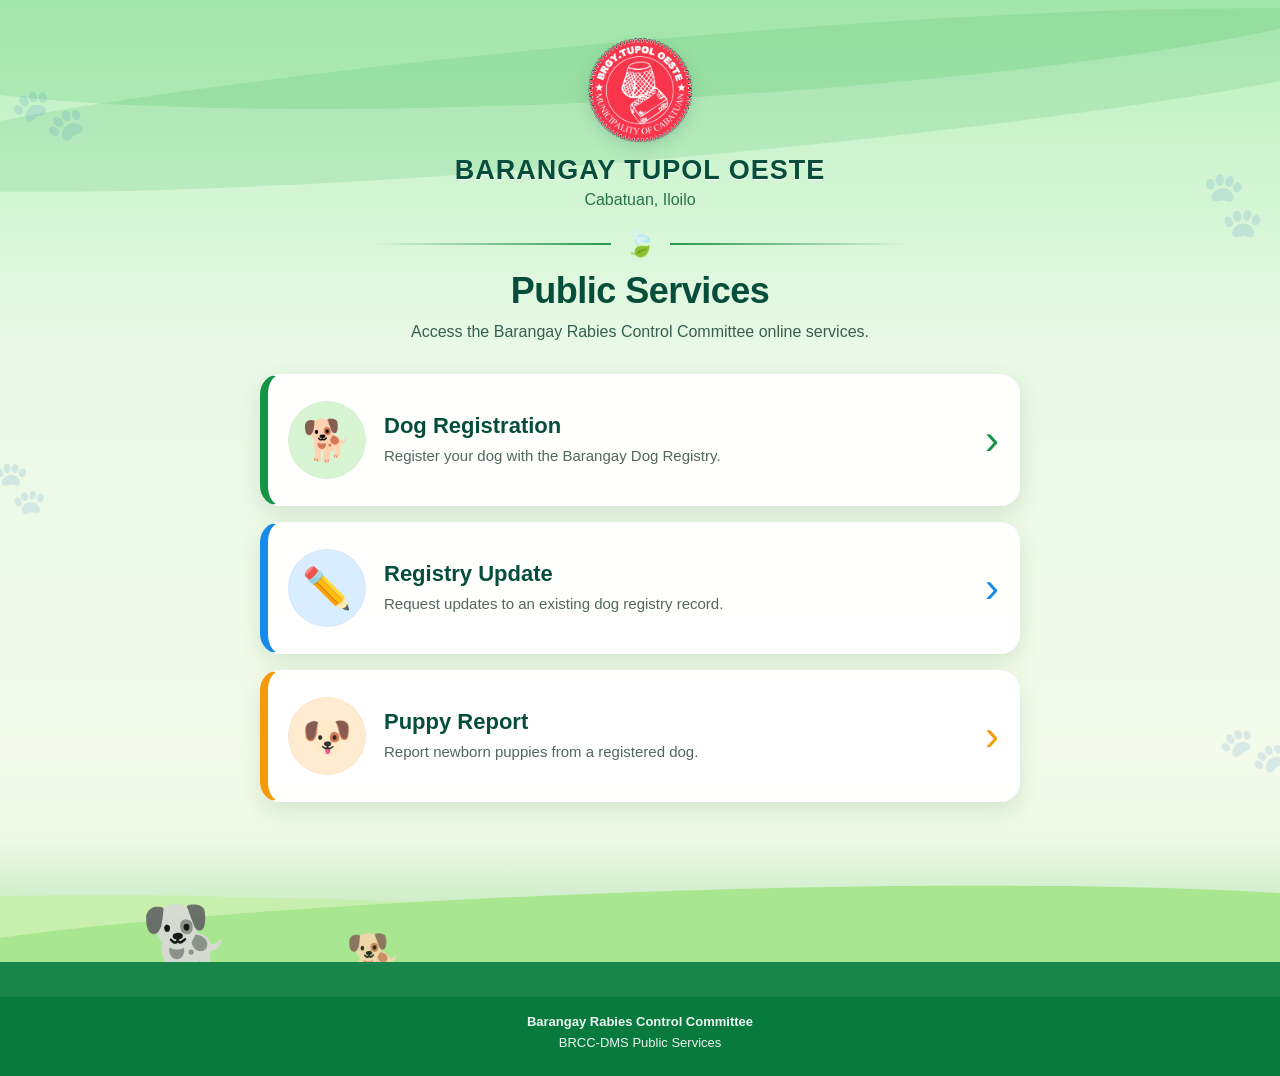
==== index.html @ f43eef5c "Update index.html" ====
<!DOCTYPE html>
<html lang="en">

<head>

  <meta charset="UTF-8">

  <meta
    name="viewport"
    content="width=device-width, initial-scale=1.0"
  >

  <title>BRCC-DMS | Public Services</title>


  <style>

    * {
      box-sizing: border-box;
      -webkit-tap-highlight-color: transparent;
    }


    html,
    body {
      margin: 0;
      padding: 0;
      width: 100%;
      min-height: 100%;
    }


    body {

      font-family:
        Arial,
        Helvetica,
        sans-serif;

      color: #164e3b;

      background:
        linear-gradient(
          180deg,
          #b8f0bd 0%,
          #e8f9e5 32%,
          #f4fbea 70%,
          #d7f1d7 100%
        );

      overflow-x: hidden;
    }


    /* =========================================================
       PAGE
    ========================================================= */

    .page-wrapper {

      width: 100%;
      min-height: 100vh;

      padding:
        28px 16px 0;

      position: relative;

      overflow: hidden;
    }


    .container {

      width: 100%;
      max-width: 760px;

      margin: 0 auto;

      position: relative;

      z-index: 2;
    }


    /* =========================================================
       BACKGROUND PAW DECORATIONS
    ========================================================= */

    .paw {

      position: absolute;

      font-size: 58px;

      opacity: 0.12;

      pointer-events: none;

      z-index: 0;

      transform: rotate(-15deg);
    }


    .paw-1 {
      top: 80px;
      left: 12px;
    }


    .paw-2 {

      top: 170px;
      right: 12px;

      transform:
        rotate(18deg);
    }


    .paw-3 {

      top: 460px;
      left: -10px;

      font-size: 48px;

      transform:
        rotate(12deg);
    }


    .paw-4 {

      top: 720px;
      right: -5px;

      font-size: 52px;

      transform:
        rotate(-18deg);
    }


    /* =========================================================
       DECORATIVE WAVES
    ========================================================= */

    .wave-top {

      position: absolute;

      top: 0;
      left: 0;

      width: 100%;
      height: 250px;

      overflow: hidden;

      pointer-events: none;

      z-index: 0;
    }


    .wave-top::before {

      content: "";

      position: absolute;

      width: 120%;
      height: 170px;

      left: -10%;
      top: -70px;

      background:
        #6dcc79;

      border-radius:
        0 0 50% 50%;

      opacity: 0.28;

      transform:
        rotate(-3deg);
    }


    .wave-top::after {

      content: "";

      position: absolute;

      width: 125%;
      height: 120px;

      left: -12%;
      top: 40px;

      background:
        #32a852;

      border-radius:
        50%;

      opacity: 0.15;

      transform:
        rotate(-5deg);
    }


    /* =========================================================
       HEADER
    ========================================================= */

    .header {

      text-align: center;

      margin-bottom: 30px;

      position: relative;

      z-index: 2;
    }


    .barangay-logo {

      width: 105px;
      height: 105px;

      object-fit: contain;

      display: block;

      margin:
        10px auto 12px;

      filter:
        drop-shadow(
          0 5px 8px
          rgba(0, 80, 45, 0.16)
        );
    }


    .barangay-name {

      margin: 0;

      font-size: 27px;

      font-weight: 900;

      letter-spacing: 1px;

      color: #064e3b;

      text-shadow:
        0 1px 0 #ffffff;
    }


    .barangay-location {

      margin-top: 5px;

      font-size: 16px;

      color: #28734e;

      font-weight: 500;
    }


    /* =========================================================
       TITLE
    ========================================================= */

    .title-divider {

      display: flex;

      align-items: center;

      justify-content: center;

      gap: 14px;

      margin:
        22px auto 4px;

      max-width: 540px;
    }


    .title-divider-line {

      height: 2px;

      flex: 1;

      background:
        linear-gradient(
          90deg,
          transparent,
          #279653
        );
    }


    .title-divider-line.right {

      background:
        linear-gradient(
          90deg,
          #279653,
          transparent
        );
    }


    .title-leaf {

      font-size: 25px;

      line-height: 1;

      color: #16834a;
    }


    .page-title {

      margin:
        14px 0 8px;

      font-size: 36px;

      font-weight: 900;

      color: #064e3b;

      letter-spacing: -0.5px;
    }


    .page-subtitle {

      margin: 0 auto;

      max-width: 600px;

      font-size: 16px;

      line-height: 1.5;

      color: #365f50;
    }


    /* =========================================================
       SERVICES
    ========================================================= */

    .services {

      display: flex;

      flex-direction: column;

      gap: 16px;

      margin-top: 30px;

      position: relative;

      z-index: 3;
    }


    /* =========================================================
       SERVICE CARD
    ========================================================= */

    .service-card {

      display: flex;

      align-items: center;

      width: 100%;

      min-height: 132px;

      padding: 18px 20px;

      text-decoration: none;

      color: inherit;

      background:
        rgba(255, 255, 255, 0.96);

      border:
        1px solid
        rgba(255, 255, 255, 0.85);

      border-left:
        8px solid #21a052;

      border-radius: 20px;

      box-shadow:
        0 8px 22px
        rgba(20, 83, 45, 0.12);

      transition:
        transform 0.15s ease,
        box-shadow 0.15s ease;
    }


    .service-card:hover {

      transform:
        translateY(-3px);

      box-shadow:
        0 12px 28px
        rgba(20, 83, 45, 0.18);
    }


    .service-card:active {

      transform:
        scale(0.985);
    }


    /* =========================================================
       CARD COLORS
    ========================================================= */

    .service-card.registration {

      border-left-color:
        #159447;
    }


    .service-card.update {

      border-left-color:
        #168bea;
    }


    .service-card.puppy {

      border-left-color:
        #f59a0b;
    }


    /* =========================================================
       SERVICE ICON
    ========================================================= */

    .service-icon {

      width: 78px;
      height: 78px;

      min-width: 78px;

      display: flex;

      align-items: center;

      justify-content: center;

      margin-right: 18px;

      border-radius: 50%;

      font-size: 40px;

      box-shadow:
        inset 0 0 0 1px
        rgba(0, 0, 0, 0.025);
    }


    .registration .service-icon {

      background:
        #d8f5d3;
    }


    .update .service-icon {

      background:
        #d8edff;
    }


    .puppy .service-icon {

      background:
        #ffebcf;
    }


    /* =========================================================
       CARD CONTENT
    ========================================================= */

    .service-content {

      flex: 1;

      min-width: 0;
    }


    .service-title {

      margin:
        0 0 6px;

      font-size: 22px;

      line-height: 1.2;

      font-weight: 900;

      color: #064e3b;
    }


    .service-description {

      margin: 0;

      font-size: 15px;

      line-height: 1.45;

      color: #52675e;
    }


    /* =========================================================
       ARROW
    ========================================================= */

    .service-arrow {

      margin-left: 12px;

      font-size: 42px;

      line-height: 1;

      font-weight: 300;
    }


    .registration .service-arrow {

      color:
        #159447;
    }


    .update .service-arrow {

      color:
        #168bea;
    }


    .puppy .service-arrow {

      color:
        #f59a0b;
    }


    /* =========================================================
       BOTTOM LANDSCAPE
    ========================================================= */

    .landscape {

      width: 100vw;

      position: relative;

      left: 50%;

      margin-left: -50vw;

      margin-top: 40px;

      height: 155px;

      overflow: hidden;

      background:
        linear-gradient(
          180deg,
          transparent 0%,
          rgba(137, 211, 126, 0.25) 40%,
          #8bd579 100%
        );
    }


    .hill {

      position: absolute;

      bottom: 0;

      width: 120%;

      height: 105px;

      left: -10%;

      background:
        #a8e78f;

      border-radius:
        50% 50% 0 0;

      transform:
        rotate(-2deg);
    }


    .hill-back {

      position: absolute;

      bottom: 5px;

      width: 120%;

      height: 80px;

      left: -10%;

      background:
        #c8efad;

      border-radius:
        50% 50% 0 0;

      transform:
        rotate(3deg);
    }


    .grass {

      position: absolute;

      bottom: 0;

      left: 0;

      width: 100%;

      height: 35px;

      background:
        #18864a;
    }


    .dog-silhouette {

      position: absolute;

      bottom: 18px;

      left: 11%;

      font-size: 72px;

      line-height: 1;

      filter:
        grayscale(1);

      opacity: 0.9;
    }


    .dog-silhouette-small {

      position: absolute;

      bottom: 17px;

      left: 27%;

      font-size: 45px;

      line-height: 1;

      opacity: 0.8;
    }


    /* =========================================================
       FOOTER
    ========================================================= */

    .footer {

      position: relative;

      z-index: 4;

      margin:
        0 -16px;

      padding:
        15px 20px 22px;

      background:
        #087a3e;

      text-align: center;

      font-size: 13px;

      line-height: 1.6;

      color:
        rgba(255,255,255,0.92);
    }


    .footer strong {

      font-weight: 700;
    }


    /* =========================================================
       MOBILE
    ========================================================= */

    @media (max-width: 600px) {


      .page-wrapper {

        padding:
          22px 14px 0;
      }


      .barangay-logo {

        width: 92px;
        height: 92px;

        margin-top: 8px;
      }


      .barangay-name {

        font-size: 22px;

        letter-spacing:
          0.5px;
      }


      .barangay-location {

        font-size: 14px;
      }


      .title-divider {

        margin-top: 18px;

        gap: 10px;
      }


      .title-leaf {

        font-size: 21px;
      }


      .page-title {

        margin-top: 12px;

        font-size: 30px;
      }


      .page-subtitle {

        font-size: 14px;

        padding:
          0 8px;
      }


      .services {

        gap: 14px;

        margin-top: 25px;
      }


      .service-card {

        min-height: 112px;

        padding:
          14px 14px;

        border-radius: 18px;

        border-left-width: 7px;
      }


      .service-icon {

        width: 62px;
        height: 62px;

        min-width: 62px;

        margin-right: 13px;

        font-size: 31px;
      }


      .service-title {

        font-size: 18px;

        margin-bottom: 5px;
      }


      .service-description {

        font-size: 13px;

        line-height: 1.4;
      }


      .service-arrow {

        margin-left: 7px;

        font-size: 32px;
      }


      .landscape {

        height: 125px;

        margin-top: 32px;
      }


      .dog-silhouette {

        font-size: 57px;

        left: 7%;
      }


      .dog-silhouette-small {

        font-size: 36px;

        left: 25%;
      }


      .footer {

        margin:
          0 -14px;

        padding:
          13px 15px 20px;

        font-size: 12px;
      }

    }


    /* =========================================================
       VERY SMALL PHONES
    ========================================================= */

    @media (max-width: 380px) {


      .barangay-name {

        font-size: 20px;
      }


      .page-title {

        font-size: 27px;
      }


      .service-card {

        padding:
          12px;
      }


      .service-icon {

        width: 55px;
        height: 55px;

        min-width: 55px;

        margin-right: 11px;

        font-size: 27px;
      }


      .service-title {

        font-size: 17px;
      }


      .service-description {

        font-size: 12px;
      }


      .service-arrow {

        font-size: 28px;
      }

    }

  </style>

</head>


<body>


  <!-- =======================================================
       BACKGROUND DECORATION
  ======================================================== -->

  <div class="wave-top"></div>

  <div class="paw paw-1">🐾</div>
  <div class="paw paw-2">🐾</div>
  <div class="paw paw-3">🐾</div>
  <div class="paw paw-4">🐾</div>


  <div class="page-wrapper">

    <div class="container">


      <!-- ===================================================
           HEADER
      ==================================================== -->

      <header class="header">


        <img
          src="barangay-logo.png"
          alt="Barangay Tupol Oeste Logo"
          class="barangay-logo"
        >


        <h1 class="barangay-name">
          BARANGAY TUPOL OESTE
        </h1>


        <div class="barangay-location">
          Cabatuan, Iloilo
        </div>


        <div class="title-divider">

          <div class="title-divider-line"></div>

          <div class="title-leaf">
            🍃
          </div>

          <div
            class="title-divider-line right"
          ></div>

        </div>


        <h2 class="page-title">
          Public Services
        </h2>


        <p class="page-subtitle">
          Access the Barangay Rabies Control Committee
          online services.
        </p>


      </header>



      <!-- ===================================================
           PUBLIC SERVICES
      ==================================================== -->

      <main class="services">


        <!-- ===============================================
             DOG REGISTRATION
        ================================================ -->

        <a
          href="registration.html"
          class="service-card registration"
        >

          <div class="service-icon">
            🐕
          </div>


          <div class="service-content">

            <h3 class="service-title">
              Dog Registration
            </h3>


            <p class="service-description">
              Register your dog with the
              Barangay Dog Registry.
            </p>

          </div>


          <div class="service-arrow">
            ›
          </div>

        </a>



        <!-- ===============================================
             REGISTRY UPDATE
        ================================================ -->

        <a
          href="update.html"
          class="service-card update"
        >

          <div class="service-icon">
            ✏️
          </div>


          <div class="service-content">

            <h3 class="service-title">
              Registry Update
            </h3>


            <p class="service-description">
              Request updates to an existing
              dog registry record.
            </p>

          </div>


          <div class="service-arrow">
            ›
          </div>

        </a>



        <!-- ===============================================
             PUPPY REPORT
        ================================================ -->

        <a
          href="puppy-report.html"
          class="service-card puppy"
        >

          <div class="service-icon">
            🐶
          </div>


          <div class="service-content">

            <h3 class="service-title">
              Puppy Report
            </h3>


            <p class="service-description">
              Report newborn puppies from a
              registered dog.
            </p>

          </div>


          <div class="service-arrow">
            ›
          </div>

        </a>


      </main>


    </div>


    <!-- =====================================================
         LANDSCAPE FOOTER
    ====================================================== -->

    <div class="landscape">

      <div class="hill-back"></div>

      <div class="hill"></div>

      <div class="dog-silhouette">
        🐕
      </div>

      <div class="dog-silhouette-small">
        🐕
      </div>

      <div class="grass"></div>

    </div>


    <!-- =====================================================
         FOOTER
    ====================================================== -->

    <footer class="footer">

      <strong>
        Barangay Rabies Control Committee
      </strong>

      <br>

      BRCC-DMS Public Services

    </footer>


  </div>


</body>

</html>
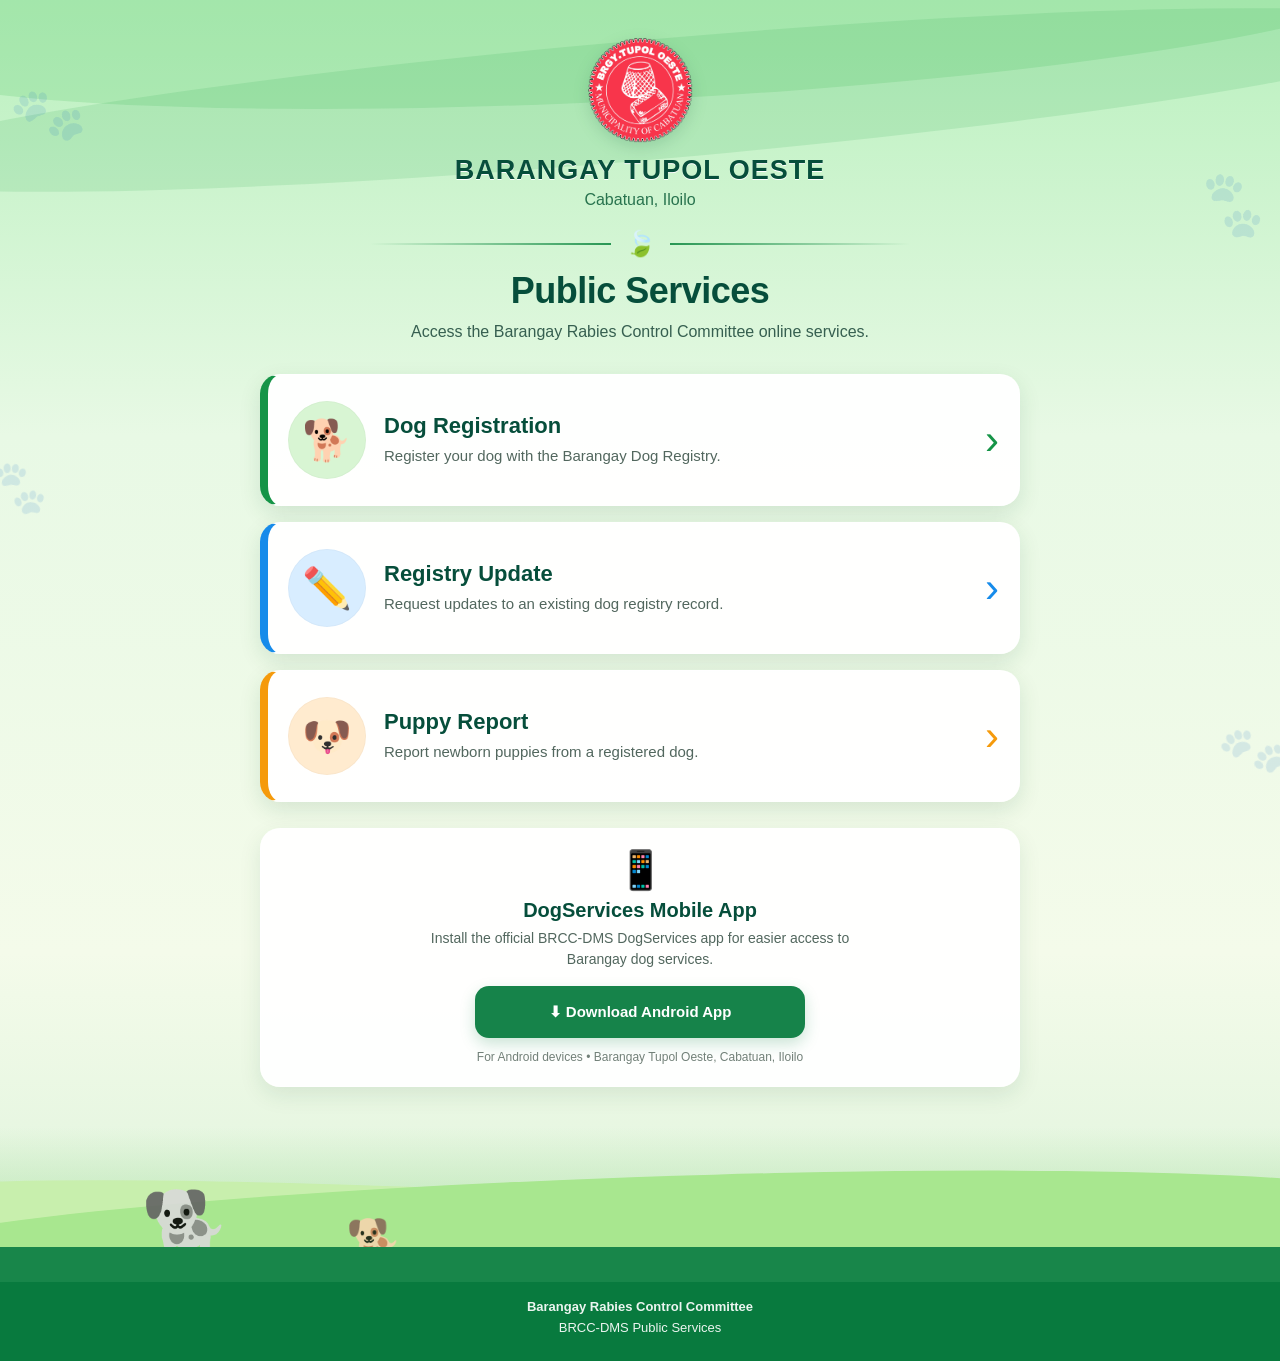
==== commit c9bb2504: "Update index.html" ====
--- a/index.html
+++ b/index.html
@@ -596,7 +596,137 @@
         #f59a0b;
     }
 
-
+/* =========================================================
+   DOGSERVICES APP DOWNLOAD
+========================================================= */
+
+.app-download {
+
+  margin-top: 10px;
+
+  padding: 22px 18px;
+
+  text-align: center;
+
+  background:
+    rgba(255, 255, 255, 0.94);
+
+  border:
+    1px solid rgba(255,255,255,0.9);
+
+  border-radius: 20px;
+
+  box-shadow:
+    0 8px 22px
+    rgba(20, 83, 45, 0.10);
+}
+
+
+.app-download-icon {
+
+  font-size: 38px;
+
+  line-height: 1;
+
+  margin-bottom: 10px;
+}
+
+
+.app-download-title {
+
+  margin: 0 0 6px;
+
+  font-size: 20px;
+
+  font-weight: 900;
+
+  color: #064e3b;
+}
+
+
+.app-download-description {
+
+  margin:
+    0 auto 16px;
+
+  max-width: 480px;
+
+  font-size: 14px;
+
+  line-height: 1.5;
+
+  color: #52675e;
+}
+
+
+.app-download-button {
+
+  display: inline-flex;
+
+  align-items: center;
+
+  justify-content: center;
+
+  gap: 8px;
+
+  width: 100%;
+
+  max-width: 330px;
+
+  min-height: 52px;
+
+  padding:
+    12px 20px;
+
+  border-radius: 14px;
+
+  background:
+    #16834a;
+
+  color: #ffffff;
+
+  text-decoration: none;
+
+  font-size: 15px;
+
+  font-weight: 800;
+
+  box-shadow:
+    0 6px 15px
+    rgba(22, 131, 74, 0.22);
+
+  transition:
+    transform 0.15s ease,
+    background 0.15s ease;
+}
+
+
+.app-download-button:hover {
+
+  background:
+    #116b3c;
+
+  transform:
+    translateY(-2px);
+}
+
+
+.app-download-button:active {
+
+  transform:
+    scale(0.98);
+}
+
+
+.app-download-note {
+
+  margin:
+    12px 0 0;
+
+  font-size: 12px;
+
+  color: #718078;
+}
     /* =========================================================
        BOTTOM LANDSCAPE
     ========================================================= */
@@ -1177,11 +1307,47 @@
             ›
           </div>
 
-        </a>
+              </a>
+
+
+        <!-- ===============================================
+             DOGSERVICES ANDROID APP
+        ================================================ -->
+
+        <section class="app-download">
+
+          <div class="app-download-icon">
+            📱
+          </div>
+
+          <h3 class="app-download-title">
+            DogServices Mobile App
+          </h3>
+
+          <p class="app-download-description">
+            Install the official BRCC-DMS
+            DogServices app for easier access
+            to Barangay dog services.
+          </p>
+
+          <a
+            href="https://drive.google.com/file/d/1oAN6F0acwB0k82BTfLdP4phhsLtwKEM9/view?usp=sharing"
+            class="app-download-button"
+            target="_blank"
+            rel="noopener noreferrer"
+          >
+            ⬇ Download Android App
+          </a>
+
+          <p class="app-download-note">
+            For Android devices • Barangay Tupol Oeste,
+            Cabatuan, Iloilo
+          </p>
+
+        </section>
 
 
       </main>
-
 
     </div>
 
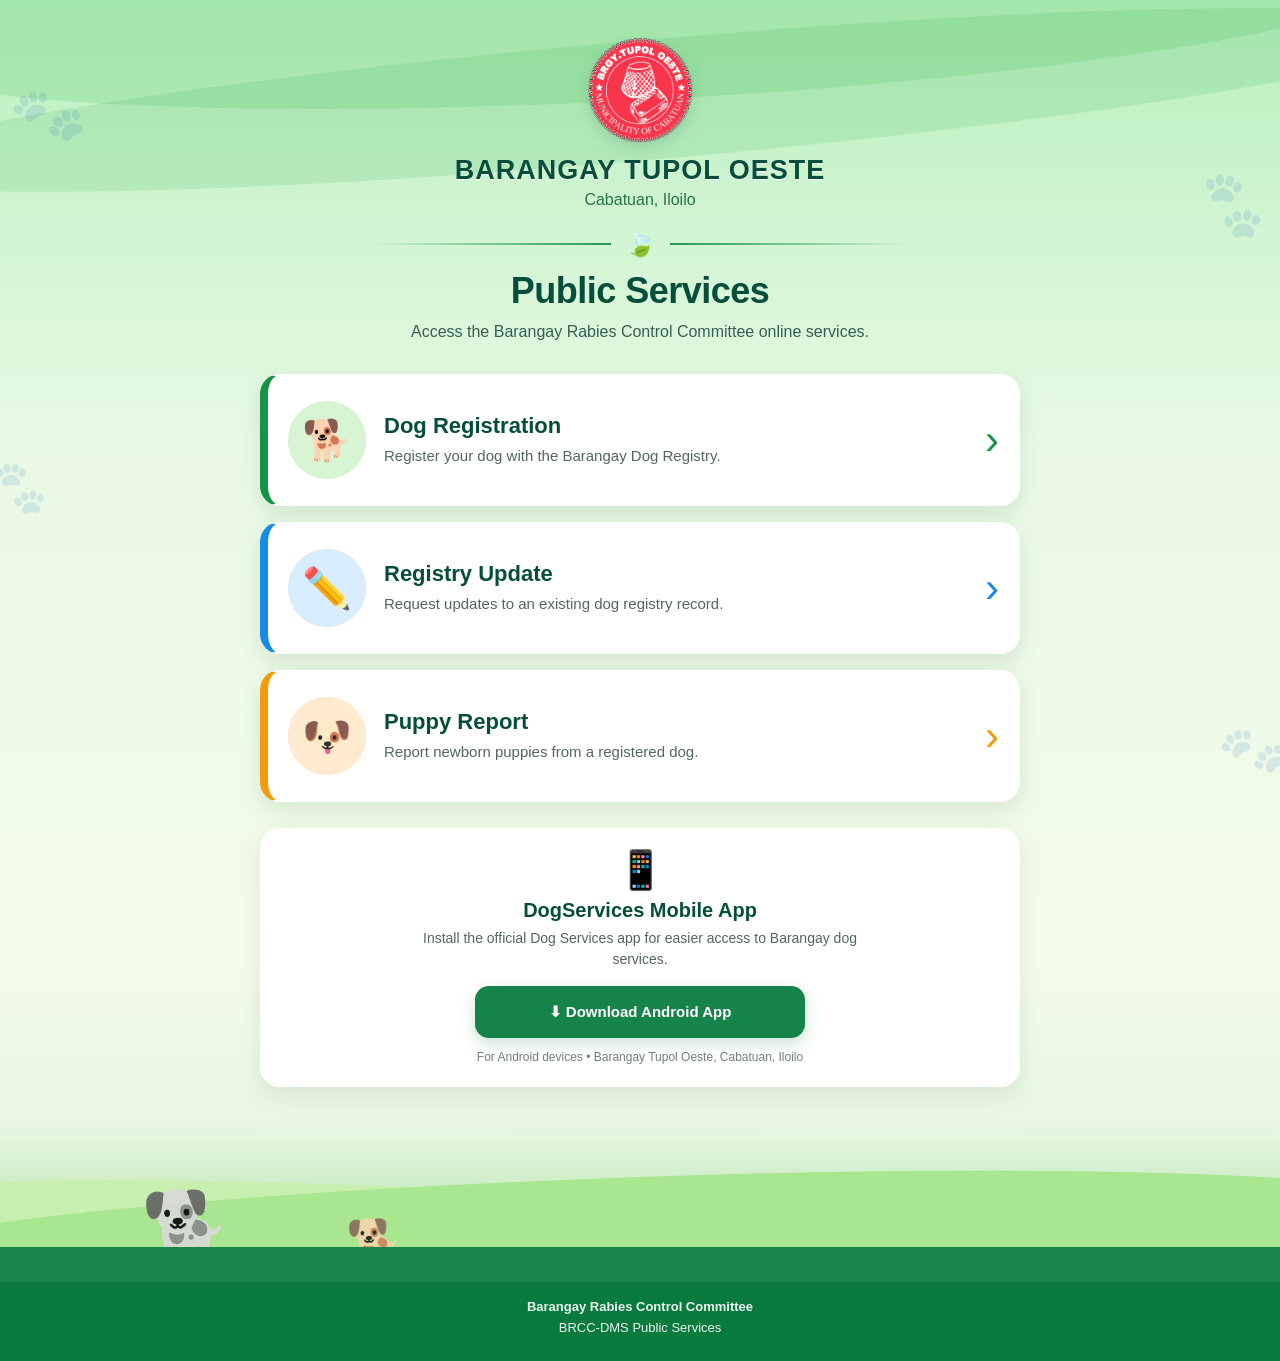
==== commit 16acf0b8: "Update index.html" ====
--- a/index.html
+++ b/index.html
@@ -1325,8 +1325,8 @@
           </h3>
 
           <p class="app-download-description">
-            Install the official BRCC-DMS
-            DogServices app for easier access
+            Install the official
+            Dog Services app for easier access
             to Barangay dog services.
           </p>
 
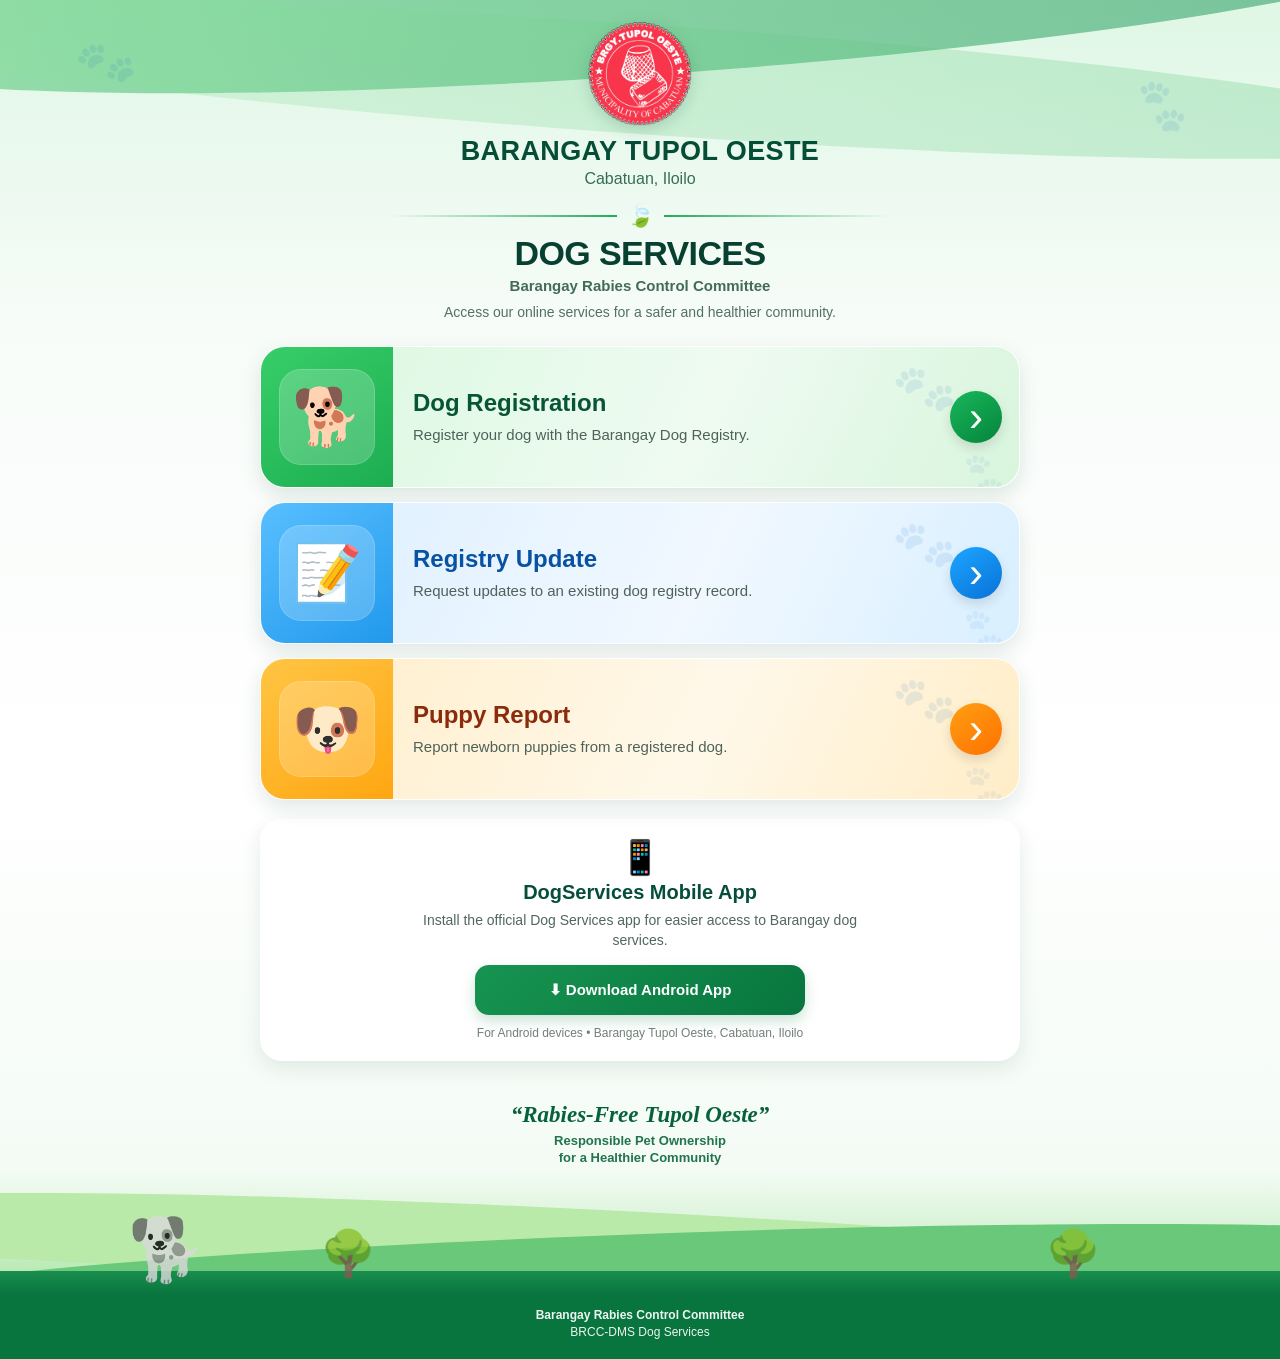
==== commit 57c71aa5: "Update index.html" ====
--- a/index.html
+++ b/index.html
@@ -2,7 +2,6 @@
 <html lang="en">
 
 <head>
-
   <meta charset="UTF-8">
 
   <meta
@@ -10,8 +9,12 @@
     content="width=device-width, initial-scale=1.0"
   >
 
-  <title>BRCC-DMS | Public Services</title>
-
+  <meta
+    name="theme-color"
+    content="#0b6b42"
+  >
+
+  <title>BRCC-DMS | Dog Services</title>
 
   <style>
 
@@ -19,7 +22,6 @@
       box-sizing: border-box;
       -webkit-tap-highlight-color: transparent;
     }
-
 
     html,
     body {
@@ -29,23 +31,21 @@
       min-height: 100%;
     }
 
-
     body {
-
       font-family:
         Arial,
         Helvetica,
         sans-serif;
 
-      color: #164e3b;
+      color: #123d30;
 
       background:
         linear-gradient(
           180deg,
-          #b8f0bd 0%,
-          #e8f9e5 32%,
-          #f4fbea 70%,
-          #d7f1d7 100%
+          #dff7e5 0%,
+          #f8fcf9 25%,
+          #ffffff 58%,
+          #eef9f0 100%
         );
 
       overflow-x: hidden;
@@ -57,105 +57,40 @@
     ========================================================= */
 
     .page-wrapper {
+      position: relative;
 
       width: 100%;
       min-height: 100vh;
 
+      overflow: hidden;
+
       padding:
-        28px 16px 0;
-
+        18px 14px 0;
+    }
+
+    .container {
       position: relative;
-
-      overflow: hidden;
-    }
-
-
-    .container {
+      z-index: 3;
 
       width: 100%;
       max-width: 760px;
 
       margin: 0 auto;
-
-      position: relative;
-
-      z-index: 2;
-    }
-
-
-    /* =========================================================
-       BACKGROUND PAW DECORATIONS
-    ========================================================= */
-
-    .paw {
-
-      position: absolute;
-
-      font-size: 58px;
-
-      opacity: 0.12;
-
-      pointer-events: none;
-
-      z-index: 0;
-
-      transform: rotate(-15deg);
-    }
-
-
-    .paw-1 {
-      top: 80px;
-      left: 12px;
-    }
-
-
-    .paw-2 {
-
-      top: 170px;
-      right: 12px;
-
-      transform:
-        rotate(18deg);
-    }
-
-
-    .paw-3 {
-
-      top: 460px;
-      left: -10px;
-
-      font-size: 48px;
-
-      transform:
-        rotate(12deg);
-    }
-
-
-    .paw-4 {
-
-      top: 720px;
-      right: -5px;
-
-      font-size: 52px;
-
-      transform:
-        rotate(-18deg);
-    }
-
-
-    /* =========================================================
-       DECORATIVE WAVES
-    ========================================================= */
-
-    .wave-top {
-
+    }
+
+
+    /* =========================================================
+       TOP DECORATION
+    ========================================================= */
+
+    .top-decoration {
       position: absolute;
 
       top: 0;
       left: 0;
 
       width: 100%;
-      height: 250px;
+      height: 215px;
 
       overflow: hidden;
 
@@ -164,54 +99,81 @@
       z-index: 0;
     }
 
-
-    .wave-top::before {
-
+    .top-decoration::before {
       content: "";
 
       position: absolute;
 
-      width: 120%;
-      height: 170px;
-
-      left: -10%;
-      top: -70px;
-
-      background:
-        #6dcc79;
+      width: 125%;
+      height: 150px;
+
+      left: -12%;
+      top: -75px;
 
       border-radius:
         0 0 50% 50%;
 
-      opacity: 0.28;
+      background:
+        linear-gradient(
+          120deg,
+          #43c76b,
+          #0d8b4e
+        );
+
+      opacity: 0.50;
 
       transform:
-        rotate(-3deg);
-    }
-
-
-    .wave-top::after {
-
+        rotate(-4deg);
+    }
+
+    .top-decoration::after {
       content: "";
 
       position: absolute;
 
-      width: 125%;
-      height: 120px;
-
-      left: -12%;
-      top: 40px;
-
-      background:
-        #32a852;
-
-      border-radius:
-        50%;
-
-      opacity: 0.15;
+      width: 130%;
+      height: 110px;
+
+      left: -15%;
+      top: 24px;
+
+      border-radius: 50%;
+
+      background:
+        linear-gradient(
+          90deg,
+          #9be6a7,
+          #39b966
+        );
+
+      opacity: 0.24;
 
       transform:
-        rotate(-5deg);
+        rotate(4deg);
+    }
+
+    .top-paw {
+      position: absolute;
+
+      z-index: 1;
+
+      font-size: 46px;
+
+      opacity: 0.11;
+
+      pointer-events: none;
+    }
+
+    .top-paw.left {
+      top: 35px;
+      left: 6%;
+      transform: rotate(-18deg);
+    }
+
+    .top-paw.right {
+      top: 78px;
+      right: 7%;
+      transform: rotate(17deg);
     }
 
 
@@ -220,149 +182,144 @@
     ========================================================= */
 
     .header {
+      position: relative;
+
+      z-index: 3;
 
       text-align: center;
 
-      margin-bottom: 30px;
-
-      position: relative;
-
-      z-index: 2;
-    }
-
+      padding-top: 4px;
+
+      margin-bottom: 24px;
+    }
 
     .barangay-logo {
-
-      width: 105px;
-      height: 105px;
+      display: block;
+
+      width: 104px;
+      height: 104px;
 
       object-fit: contain;
 
-      display: block;
-
       margin:
-        10px auto 12px;
+        0 auto 10px;
 
       filter:
         drop-shadow(
           0 5px 8px
-          rgba(0, 80, 45, 0.16)
-        );
-    }
-
+          rgba(0, 71, 40, 0.18)
+        );
+    }
 
     .barangay-name {
-
       margin: 0;
 
       font-size: 27px;
+      line-height: 1.12;
 
       font-weight: 900;
 
-      letter-spacing: 1px;
-
-      color: #064e3b;
-
-      text-shadow:
-        0 1px 0 #ffffff;
-    }
-
+      letter-spacing: 0.4px;
+
+      color: #064d38;
+    }
 
     .barangay-location {
-
-      margin-top: 5px;
+      margin-top: 4px;
 
       font-size: 16px;
-
-      color: #28734e;
-
       font-weight: 500;
-    }
-
-
-    /* =========================================================
-       TITLE
+
+      color: #376d57;
+    }
+
+
+    /* =========================================================
+       TITLE DIVIDER
     ========================================================= */
 
     .title-divider {
-
       display: flex;
 
       align-items: center;
-
       justify-content: center;
 
-      gap: 14px;
+      gap: 10px;
+
+      width: 88%;
+      max-width: 500px;
 
       margin:
-        22px auto 4px;
-
-      max-width: 540px;
-    }
-
+        17px auto 8px;
+    }
 
     .title-divider-line {
+      flex: 1;
 
       height: 2px;
-
-      flex: 1;
 
       background:
         linear-gradient(
           90deg,
           transparent,
-          #279653
-        );
-    }
-
+          #26a85b
+        );
+    }
 
     .title-divider-line.right {
-
       background:
         linear-gradient(
           90deg,
-          #279653,
+          #26a85b,
           transparent
         );
     }
 
-
     .title-leaf {
-
-      font-size: 25px;
-
+      font-size: 22px;
       line-height: 1;
-
-      color: #16834a;
-    }
-
+    }
+
+
+    /* =========================================================
+       DOG SERVICES TITLE
+    ========================================================= */
 
     .page-title {
-
       margin:
-        14px 0 8px;
-
-      font-size: 36px;
+        8px 0 2px;
+
+      font-size: 34px;
+      line-height: 1.1;
 
       font-weight: 900;
 
-      color: #064e3b;
-
-      letter-spacing: -0.5px;
-    }
-
+      letter-spacing: -0.6px;
+
+      color: #073f31;
+    }
+
+    .committee-title {
+      margin: 0;
+
+      font-size: 15px;
+      line-height: 1.4;
+
+      font-weight: 700;
+
+      color: #426b5a;
+    }
 
     .page-subtitle {
-
-      margin: 0 auto;
-
-      max-width: 600px;
-
-      font-size: 16px;
-
-      line-height: 1.5;
-
-      color: #365f50;
+      margin:
+        6px auto 0;
+
+      max-width: 560px;
+
+      font-size: 14px;
+      line-height: 1.45;
+
+      color: #537166;
     }
 
 
@@ -371,153 +328,213 @@
     ========================================================= */
 
     .services {
+      position: relative;
+
+      z-index: 3;
 
       display: flex;
 
       flex-direction: column;
 
-      gap: 16px;
-
-      margin-top: 30px;
-
+      gap: 14px;
+
+      margin-top: 24px;
+    }
+
+
+    /* =========================================================
+       SERVICE CARD
+    ========================================================= */
+
+    .service-card {
       position: relative;
 
-      z-index: 3;
-    }
-
-
-    /* =========================================================
-       SERVICE CARD
-    ========================================================= */
-
-    .service-card {
-
       display: flex;
 
-      align-items: center;
+      align-items: stretch;
 
       width: 100%;
-
-      min-height: 132px;
-
-      padding: 18px 20px;
+      min-height: 142px;
+
+      overflow: hidden;
 
       text-decoration: none;
 
       color: inherit;
-
-      background:
-        rgba(255, 255, 255, 0.96);
 
       border:
         1px solid
-        rgba(255, 255, 255, 0.85);
-
-      border-left:
-        8px solid #21a052;
-
-      border-radius: 20px;
+        rgba(255, 255, 255, 0.95);
+
+      border-radius: 25px;
 
       box-shadow:
-        0 8px 22px
-        rgba(20, 83, 45, 0.12);
+        0 8px 20px
+        rgba(18, 77, 48, 0.12);
 
       transition:
-        transform 0.15s ease,
-        box-shadow 0.15s ease;
-    }
-
+        transform 0.16s ease,
+        box-shadow 0.16s ease;
+    }
 
     .service-card:hover {
-
       transform:
-        translateY(-3px);
+        translateY(-2px);
 
       box-shadow:
-        0 12px 28px
-        rgba(20, 83, 45, 0.18);
-    }
-
+        0 11px 25px
+        rgba(18, 77, 48, 0.17);
+    }
 
     .service-card:active {
-
       transform:
         scale(0.985);
     }
 
 
     /* =========================================================
-       CARD COLORS
+       CARD BACKGROUNDS
     ========================================================= */
 
     .service-card.registration {
-
-      border-left-color:
-        #159447;
-    }
-
+      background:
+        linear-gradient(
+          115deg,
+          #d9f8df 0%,
+          #effbf1 58%,
+          #d8f5dd 100%
+        );
+    }
 
     .service-card.update {
-
-      border-left-color:
-        #168bea;
-    }
-
+      background:
+        linear-gradient(
+          115deg,
+          #dcefff 0%,
+          #f1f8ff 58%,
+          #d8efff 100%
+        );
+    }
 
     .service-card.puppy {
-
-      border-left-color:
-        #f59a0b;
-    }
-
-
-    /* =========================================================
-       SERVICE ICON
-    ========================================================= */
-
-    .service-icon {
-
-      width: 78px;
-      height: 78px;
-
-      min-width: 78px;
+      background:
+        linear-gradient(
+          115deg,
+          #ffedc8 0%,
+          #fff8e9 58%,
+          #ffedc7 100%
+        );
+    }
+
+
+    /* =========================================================
+       CARD PAW DECORATION
+    ========================================================= */
+
+    .service-card::after {
+      content: "🐾";
+
+      position: absolute;
+
+      right: 64px;
+      top: 13px;
+
+      font-size: 49px;
+
+      opacity: 0.10;
+
+      pointer-events: none;
+
+      transform:
+        rotate(-12deg);
+    }
+
+    .service-card::before {
+      content: "🐾";
+
+      position: absolute;
+
+      right: 12px;
+      bottom: -10px;
+
+      font-size: 38px;
+
+      opacity: 0.07;
+
+      pointer-events: none;
+
+      transform:
+        rotate(18deg);
+    }
+
+
+    /* =========================================================
+       ICON PANEL
+    ========================================================= */
+
+    .service-icon-panel {
+      position: relative;
+
+      z-index: 2;
 
       display: flex;
 
       align-items: center;
-
       justify-content: center;
 
-      margin-right: 18px;
-
-      border-radius: 50%;
-
-      font-size: 40px;
+      width: 132px;
+      min-width: 132px;
+
+      padding: 13px;
+    }
+
+    .registration .service-icon-panel {
+      background:
+        linear-gradient(
+          145deg,
+          #37ce68,
+          #1cad51
+        );
+    }
+
+    .update .service-icon-panel {
+      background:
+        linear-gradient(
+          145deg,
+          #58bfff,
+          #2299ec
+        );
+    }
+
+    .puppy .service-icon-panel {
+      background:
+        linear-gradient(
+          145deg,
+          #ffc544,
+          #ffa611
+        );
+    }
+
+    .service-icon-box {
+      display: flex;
+
+      align-items: center;
+      justify-content: center;
+
+      width: 96px;
+      height: 96px;
+
+      border-radius: 22px;
+
+      background:
+        rgba(255, 255, 255, 0.20);
 
       box-shadow:
         inset 0 0 0 1px
-        rgba(0, 0, 0, 0.025);
-    }
-
-
-    .registration .service-icon {
-
-      background:
-        #d8f5d3;
-    }
-
-
-    .update .service-icon {
-
-      background:
-        #d8edff;
-    }
-
-
-    .puppy .service-icon {
-
-      background:
-        #ffebcf;
+        rgba(255, 255, 255, 0.16);
+
+      font-size: 56px;
+      line-height: 1;
     }
 
 
@@ -526,368 +543,425 @@
     ========================================================= */
 
     .service-content {
+      position: relative;
+
+      z-index: 2;
 
       flex: 1;
 
       min-width: 0;
-    }
-
+
+      display: flex;
+
+      flex-direction: column;
+
+      justify-content: center;
+
+      padding:
+        18px 72px 18px 20px;
+    }
 
     .service-title {
-
+      margin:
+        0 0 7px;
+
+      font-size: 24px;
+      line-height: 1.15;
+
+      font-weight: 900;
+    }
+
+    .registration .service-title {
+      color: #075535;
+    }
+
+    .update .service-title {
+      color: #0752a2;
+    }
+
+    .puppy .service-title {
+      color: #8a2b0b;
+    }
+
+    .service-description {
+      margin: 0;
+
+      max-width: 410px;
+
+      font-size: 15px;
+      line-height: 1.42;
+
+      color: #4e625a;
+    }
+
+
+    /* =========================================================
+       ROUND ARROW
+    ========================================================= */
+
+    .service-arrow {
+      position: absolute;
+
+      z-index: 4;
+
+      top: 50%;
+      right: 17px;
+
+      width: 52px;
+      height: 52px;
+
+      margin-top: -26px;
+
+      display: flex;
+
+      align-items: center;
+      justify-content: center;
+
+      border-radius: 50%;
+
+      color: #ffffff;
+
+      font-size: 42px;
+      font-weight: 300;
+      line-height: 1;
+
+      box-shadow:
+        0 5px 12px
+        rgba(0, 0, 0, 0.12);
+    }
+
+    .registration .service-arrow {
+      background:
+        linear-gradient(
+          145deg,
+          #18b75a,
+          #05843c
+        );
+    }
+
+    .update .service-arrow {
+      background:
+        linear-gradient(
+          145deg,
+          #1da6ff,
+          #0872d8
+        );
+    }
+
+    .puppy .service-arrow {
+      background:
+        linear-gradient(
+          145deg,
+          #ff9f13,
+          #ff7100
+        );
+    }
+
+
+    /* =========================================================
+       DOGSERVICES APP DOWNLOAD
+       Visible in browser.
+       Hidden automatically inside DogServices Android app.
+    ========================================================= */
+
+    .app-download {
+      margin-top: 5px;
+
+      padding:
+        20px 17px;
+
+      text-align: center;
+
+      background:
+        rgba(255, 255, 255, 0.95);
+
+      border:
+        1px solid
+        rgba(255, 255, 255, 0.95);
+
+      border-radius: 22px;
+
+      box-shadow:
+        0 8px 20px
+        rgba(18, 77, 48, 0.10);
+    }
+
+    .app-download-icon {
+      margin-bottom: 7px;
+
+      font-size: 34px;
+      line-height: 1;
+    }
+
+    .app-download-title {
       margin:
         0 0 6px;
 
-      font-size: 22px;
-
-      line-height: 1.2;
+      font-size: 20px;
 
       font-weight: 900;
 
       color: #064e3b;
     }
 
-
-    .service-description {
-
+    .app-download-description {
+      max-width: 480px;
+
+      margin:
+        0 auto 14px;
+
+      font-size: 14px;
+      line-height: 1.45;
+
+      color: #52675e;
+    }
+
+    .app-download-button {
+      display: inline-flex;
+
+      align-items: center;
+      justify-content: center;
+
+      gap: 8px;
+
+      width: 100%;
+      max-width: 330px;
+      min-height: 50px;
+
+      padding:
+        12px 18px;
+
+      border-radius: 14px;
+
+      background:
+        linear-gradient(
+          135deg,
+          #179451,
+          #08753e
+        );
+
+      color: #ffffff;
+
+      text-decoration: none;
+
+      font-size: 15px;
+      font-weight: 800;
+
+      box-shadow:
+        0 6px 14px
+        rgba(22, 131, 74, 0.22);
+    }
+
+    .app-download-button:active {
+      transform:
+        scale(0.98);
+    }
+
+    .app-download-note {
+      margin:
+        11px 0 0;
+
+      font-size: 12px;
+
+      color: #718078;
+    }
+
+
+    /* =========================================================
+       RABIES-FREE MESSAGE
+    ========================================================= */
+
+    .rabies-message {
+      position: relative;
+
+      z-index: 4;
+
+      width: 100%;
+
+      margin-top: 28px;
+
+      padding:
+        13px 12px 4px;
+
+      text-align: center;
+    }
+
+    .rabies-title {
       margin: 0;
 
-      font-size: 15px;
-
-      line-height: 1.45;
-
-      color: #52675e;
-    }
-
-
-    /* =========================================================
-       ARROW
-    ========================================================= */
-
-    .service-arrow {
-
-      margin-left: 12px;
-
-      font-size: 42px;
-
-      line-height: 1;
-
-      font-weight: 300;
-    }
-
-
-    .registration .service-arrow {
-
-      color:
-        #159447;
-    }
-
-
-    .update .service-arrow {
-
-      color:
-        #168bea;
-    }
-
-
-    .puppy .service-arrow {
-
-      color:
-        #f59a0b;
-    }
-
-/* =========================================================
-   DOGSERVICES APP DOWNLOAD
-========================================================= */
-
-.app-download {
-
-  margin-top: 10px;
-
-  padding: 22px 18px;
-
-  text-align: center;
-
-  background:
-    rgba(255, 255, 255, 0.94);
-
-  border:
-    1px solid rgba(255,255,255,0.9);
-
-  border-radius: 20px;
-
-  box-shadow:
-    0 8px 22px
-    rgba(20, 83, 45, 0.10);
-}
-
-
-.app-download-icon {
-
-  font-size: 38px;
-
-  line-height: 1;
-
-  margin-bottom: 10px;
-}
-
-
-.app-download-title {
-
-  margin: 0 0 6px;
-
-  font-size: 20px;
-
-  font-weight: 900;
-
-  color: #064e3b;
-}
-
-
-.app-download-description {
-
-  margin:
-    0 auto 16px;
-
-  max-width: 480px;
-
-  font-size: 14px;
-
-  line-height: 1.5;
-
-  color: #52675e;
-}
-
-
-.app-download-button {
-
-  display: inline-flex;
-
-  align-items: center;
-
-  justify-content: center;
-
-  gap: 8px;
-
-  width: 100%;
-
-  max-width: 330px;
-
-  min-height: 52px;
-
-  padding:
-    12px 20px;
-
-  border-radius: 14px;
-
-  background:
-    #16834a;
-
-  color: #ffffff;
-
-  text-decoration: none;
-
-  font-size: 15px;
-
-  font-weight: 800;
-
-  box-shadow:
-    0 6px 15px
-    rgba(22, 131, 74, 0.22);
-
-  transition:
-    transform 0.15s ease,
-    background 0.15s ease;
-}
-
-
-.app-download-button:hover {
-
-  background:
-    #116b3c;
-
-  transform:
-    translateY(-2px);
-}
-
-
-.app-download-button:active {
-
-  transform:
-    scale(0.98);
-}
-
-
-.app-download-note {
-
-  margin:
-    12px 0 0;
-
-  font-size: 12px;
-
-  color: #718078;
-}
-    /* =========================================================
-       BOTTOM LANDSCAPE
+      font-family:
+        Georgia,
+        "Times New Roman",
+        serif;
+
+      font-size: 23px;
+      line-height: 1.15;
+
+      font-weight: 700;
+      font-style: italic;
+
+      color: #07613d;
+    }
+
+    .rabies-subtitle {
+      margin:
+        5px 0 0;
+
+      font-size: 13px;
+      line-height: 1.3;
+
+      font-weight: 700;
+
+      color: #21744c;
+    }
+
+
+    /* =========================================================
+       LANDSCAPE
     ========================================================= */
 
     .landscape {
+      position: relative;
+
+      left: 50%;
 
       width: 100vw;
-
-      position: relative;
-
-      left: 50%;
+      height: 125px;
 
       margin-left: -50vw;
-
-      margin-top: 40px;
-
-      height: 155px;
+      margin-top: 0;
 
       overflow: hidden;
 
       background:
         linear-gradient(
           180deg,
-          transparent 0%,
-          rgba(137, 211, 126, 0.25) 40%,
-          #8bd579 100%
-        );
-    }
-
-
-    .hill {
-
+          rgba(230, 250, 232, 0) 0%,
+          #d7f3d5 48%,
+          #a7e4a2 100%
+        );
+    }
+
+    .hill-back {
       position: absolute;
 
-      bottom: 0;
-
-      width: 120%;
-
-      height: 105px;
-
-      left: -10%;
-
-      background:
-        #a8e78f;
+      bottom: 4px;
+      left: -15%;
+
+      width: 130%;
+      height: 80px;
 
       border-radius:
         50% 50% 0 0;
 
+      background: #b9eaa9;
+
+      transform:
+        rotate(3deg);
+    }
+
+    .hill {
+      position: absolute;
+
+      bottom: -14px;
+      left: -10%;
+
+      width: 125%;
+      height: 77px;
+
+      border-radius:
+        50% 50% 0 0;
+
+      background: #69c879;
+
       transform:
         rotate(-2deg);
     }
 
-
-    .hill-back {
-
+    .grass {
       position: absolute;
 
-      bottom: 5px;
-
-      width: 120%;
-
-      height: 80px;
-
-      left: -10%;
-
-      background:
-        #c8efad;
-
-      border-radius:
-        50% 50% 0 0;
-
-      transform:
-        rotate(3deg);
-    }
-
-
-    .grass {
-
+      left: 0;
+      bottom: 0;
+
+      width: 100%;
+      height: 25px;
+
+      background:
+        linear-gradient(
+          180deg,
+          #198e4e,
+          #08743e
+        );
+    }
+
+    .landscape-dog {
       position: absolute;
 
-      bottom: 0;
-
-      left: 0;
-
-      width: 100%;
-
-      height: 35px;
-
-      background:
-        #18864a;
-    }
-
-
-    .dog-silhouette {
-
-      position: absolute;
-
-      bottom: 18px;
-
-      left: 11%;
-
-      font-size: 72px;
-
+      z-index: 3;
+
+      left: 10%;
+      bottom: 15px;
+
+      font-size: 62px;
       line-height: 1;
 
       filter:
         grayscale(1);
 
-      opacity: 0.9;
-    }
-
-
-    .dog-silhouette-small {
-
+      opacity: 0.82;
+    }
+
+    .landscape-tree {
       position: absolute;
 
-      bottom: 17px;
-
-      left: 27%;
+      z-index: 3;
+
+      bottom: 16px;
 
       font-size: 45px;
 
-      line-height: 1;
-
-      opacity: 0.8;
-    }
-
-
-    /* =========================================================
-       FOOTER
+      opacity: 0.78;
+    }
+
+    .landscape-tree.one {
+      left: 25%;
+    }
+
+    .landscape-tree.two {
+      right: 14%;
+    }
+
+
+    /* =========================================================
+       SIMPLE BOTTOM FOOTER
+       NO DEVELOPER CREDIT HERE
     ========================================================= */
 
     .footer {
-
       position: relative;
 
       z-index: 4;
 
       margin:
-        0 -16px;
+        0 -14px;
 
       padding:
-        15px 20px 22px;
-
-      background:
-        #087a3e;
+        11px 16px 17px;
+
+      background: #08743e;
 
       text-align: center;
 
-      font-size: 13px;
-
-      line-height: 1.6;
-
       color:
-        rgba(255,255,255,0.92);
-    }
-
+        rgba(255, 255, 255, 0.93);
+
+      font-size: 12px;
+      line-height: 1.45;
+    }
 
     .footer strong {
-
-      font-weight: 700;
+      font-weight: 800;
     }
 
 
@@ -897,241 +971,238 @@
 
     @media (max-width: 600px) {
 
-
       .page-wrapper {
-
         padding:
-          22px 14px 0;
-      }
-
+          14px 10px 0;
+      }
+
+      .header {
+        margin-bottom: 18px;
+      }
 
       .barangay-logo {
-
-        width: 92px;
-        height: 92px;
-
-        margin-top: 8px;
-      }
-
+        width: 86px;
+        height: 86px;
+
+        margin-bottom: 7px;
+      }
 
       .barangay-name {
-
         font-size: 22px;
-
-        letter-spacing:
-          0.5px;
-      }
-
+      }
 
       .barangay-location {
+        margin-top: 3px;
 
         font-size: 14px;
       }
 
-
       .title-divider {
-
-        margin-top: 18px;
-
-        gap: 10px;
-      }
-
-
-      .title-leaf {
-
-        font-size: 21px;
-      }
-
+        margin-top: 13px;
+        margin-bottom: 5px;
+      }
 
       .page-title {
-
-        margin-top: 12px;
+        margin-top: 5px;
 
         font-size: 30px;
       }
 
+      .committee-title {
+        font-size: 13px;
+      }
 
       .page-subtitle {
-
-        font-size: 14px;
+        margin-top: 4px;
 
         padding:
           0 8px;
-      }
-
+
+        font-size: 12.5px;
+      }
 
       .services {
-
-        gap: 14px;
-
-        margin-top: 25px;
-      }
-
+        gap: 11px;
+
+        margin-top: 18px;
+      }
 
       .service-card {
-
-        min-height: 112px;
-
+        min-height: 118px;
+
+        border-radius: 21px;
+      }
+
+      .service-icon-panel {
+        width: 103px;
+        min-width: 103px;
+
+        padding: 10px;
+      }
+
+      .service-icon-box {
+        width: 78px;
+        height: 78px;
+
+        border-radius: 18px;
+
+        font-size: 44px;
+      }
+
+      .service-content {
         padding:
-          14px 14px;
-
-        border-radius: 18px;
-
-        border-left-width: 7px;
-      }
-
-
-      .service-icon {
-
-        width: 62px;
-        height: 62px;
-
-        min-width: 62px;
-
-        margin-right: 13px;
-
-        font-size: 31px;
-      }
-
+          14px 54px 14px 14px;
+      }
 
       .service-title {
-
-        font-size: 18px;
-
         margin-bottom: 5px;
-      }
-
+
+        font-size: 19px;
+      }
 
       .service-description {
-
-        font-size: 13px;
-
-        line-height: 1.4;
-      }
-
+        font-size: 12.5px;
+        line-height: 1.35;
+      }
 
       .service-arrow {
-
-        margin-left: 7px;
-
-        font-size: 32px;
-      }
-
+        right: 10px;
+
+        width: 42px;
+        height: 42px;
+
+        margin-top: -21px;
+
+        font-size: 34px;
+      }
+
+      .service-card::after {
+        right: 45px;
+        top: 8px;
+
+        font-size: 39px;
+      }
+
+      .rabies-message {
+        margin-top: 20px;
+
+        padding-top: 9px;
+      }
+
+      .rabies-title {
+        font-size: 20px;
+      }
+
+      .rabies-subtitle {
+        font-size: 11.5px;
+      }
 
       .landscape {
-
-        height: 125px;
-
-        margin-top: 32px;
-      }
-
-
-      .dog-silhouette {
-
-        font-size: 57px;
-
+        height: 105px;
+      }
+
+      .landscape-dog {
         left: 7%;
-      }
-
-
-      .dog-silhouette-small {
-
-        font-size: 36px;
-
-        left: 25%;
-      }
-
+
+        font-size: 51px;
+      }
+
+      .landscape-tree {
+        font-size: 37px;
+      }
 
       .footer {
-
         margin:
-          0 -14px;
-
+          0 -10px;
+
+        padding-bottom: 15px;
+
+        font-size: 11px;
+      }
+    }
+
+
+    /* =========================================================
+       VERY SMALL PHONES
+    ========================================================= */
+
+    @media (max-width: 380px) {
+
+      .barangay-logo {
+        width: 78px;
+        height: 78px;
+      }
+
+      .barangay-name {
+        font-size: 20px;
+      }
+
+      .page-title {
+        font-size: 27px;
+      }
+
+      .service-card {
+        min-height: 108px;
+      }
+
+      .service-icon-panel {
+        width: 88px;
+        min-width: 88px;
+
+        padding: 8px;
+      }
+
+      .service-icon-box {
+        width: 68px;
+        height: 68px;
+
+        font-size: 38px;
+      }
+
+      .service-content {
         padding:
-          13px 15px 20px;
-
-        font-size: 12px;
-      }
-
-    }
-
-
-    /* =========================================================
-       VERY SMALL PHONES
-    ========================================================= */
-
-    @media (max-width: 380px) {
-
-
-      .barangay-name {
-
-        font-size: 20px;
-      }
-
-
-      .page-title {
-
-        font-size: 27px;
-      }
-
-
-      .service-card {
-
-        padding:
-          12px;
-      }
-
-
-      .service-icon {
-
-        width: 55px;
-        height: 55px;
-
-        min-width: 55px;
-
-        margin-right: 11px;
-
-        font-size: 27px;
-      }
-
+          12px 48px 12px 11px;
+      }
 
       .service-title {
-
         font-size: 17px;
       }
 
-
       .service-description {
-
-        font-size: 12px;
-      }
-
+        font-size: 11.5px;
+      }
 
       .service-arrow {
-
-        font-size: 28px;
-      }
-
+        right: 8px;
+
+        width: 38px;
+        height: 38px;
+
+        margin-top: -19px;
+
+        font-size: 30px;
+      }
     }
 
   </style>
-
 </head>
 
 
 <body>
 
-
   <!-- =======================================================
-       BACKGROUND DECORATION
+       TOP BACKGROUND
   ======================================================== -->
 
-  <div class="wave-top"></div>
-
-  <div class="paw paw-1">🐾</div>
-  <div class="paw paw-2">🐾</div>
-  <div class="paw paw-3">🐾</div>
-  <div class="paw paw-4">🐾</div>
+  <div class="top-decoration"></div>
+
+  <div class="top-paw left">
+    🐾
+  </div>
+
+  <div class="top-paw right">
+    🐾
+  </div>
 
 
   <div class="page-wrapper">
@@ -1144,7 +1215,6 @@
       ==================================================== -->
 
       <header class="header">
-
 
         <img
           src="barangay-logo.png"
@@ -1179,22 +1249,25 @@
 
 
         <h2 class="page-title">
-          Public Services
+          DOG SERVICES
         </h2>
 
 
+        <p class="committee-title">
+          Barangay Rabies Control Committee
+        </p>
+
+
         <p class="page-subtitle">
-          Access the Barangay Rabies Control Committee
-          online services.
+          Access our online services for a safer
+          and healthier community.
         </p>
 
-
       </header>
 
 
-
       <!-- ===================================================
-           PUBLIC SERVICES
+           DOG SERVICES
       ==================================================== -->
 
       <main class="services">
@@ -1209,8 +1282,12 @@
           class="service-card registration"
         >
 
-          <div class="service-icon">
-            🐕
+          <div class="service-icon-panel">
+
+            <div class="service-icon-box">
+              🐕
+            </div>
+
           </div>
 
 
@@ -1219,7 +1296,6 @@
             <h3 class="service-title">
               Dog Registration
             </h3>
-
 
             <p class="service-description">
               Register your dog with the
@@ -1236,7 +1312,6 @@
         </a>
 
 
-
         <!-- ===============================================
              REGISTRY UPDATE
         ================================================ -->
@@ -1246,8 +1321,12 @@
           class="service-card update"
         >
 
-          <div class="service-icon">
-            ✏️
+          <div class="service-icon-panel">
+
+            <div class="service-icon-box">
+              📝
+            </div>
+
           </div>
 
 
@@ -1256,7 +1335,6 @@
             <h3 class="service-title">
               Registry Update
             </h3>
-
 
             <p class="service-description">
               Request updates to an existing
@@ -1273,7 +1351,6 @@
         </a>
 
 
-
         <!-- ===============================================
              PUPPY REPORT
         ================================================ -->
@@ -1283,8 +1360,12 @@
           class="service-card puppy"
         >
 
-          <div class="service-icon">
-            🐶
+          <div class="service-icon-panel">
+
+            <div class="service-icon-box">
+              🐶
+            </div>
+
           </div>
 
 
@@ -1293,7 +1374,6 @@
             <h3 class="service-title">
               Puppy Report
             </h3>
-
 
             <p class="service-description">
               Report newborn puppies from a
@@ -1307,11 +1387,12 @@
             ›
           </div>
 
-              </a>
+        </a>
 
 
         <!-- ===============================================
              DOGSERVICES ANDROID APP
+             Browser only
         ================================================ -->
 
         <section class="app-download">
@@ -1320,24 +1401,25 @@
             📱
           </div>
 
+
           <h3 class="app-download-title">
             DogServices Mobile App
           </h3>
 
+
           <p class="app-download-description">
-            Install the official
-            Dog Services app for easier access
-            to Barangay dog services.
+            Install the official Dog Services app
+            for easier access to Barangay dog services.
           </p>
 
+
           <a
-            href="https://drive.google.com/file/d/1oAN6F0acwB0k82BTfLdP4phhsLtwKEM9/view?usp=sharing"
+            href="https://github.com/brcc-tupoloeste/brcc-dms-public/releases/latest/download/TupolOeste-DogServices.apk"
             class="app-download-button"
-            target="_blank"
-            rel="noopener noreferrer"
           >
             ⬇ Download Android App
           </a>
+
 
           <p class="app-download-note">
             For Android devices • Barangay Tupol Oeste,
@@ -1346,28 +1428,50 @@
 
         </section>
 
-
       </main>
 
     </div>
 
 
     <!-- =====================================================
-         LANDSCAPE FOOTER
+         RABIES-FREE MESSAGE
     ====================================================== -->
 
+    <section class="rabies-message">
+
+      <p class="rabies-title">
+        “Rabies-Free Tupol Oeste”
+      </p>
+
+      <p class="rabies-subtitle">
+        Responsible Pet Ownership
+        <br>
+        for a Healthier Community
+      </p>
+
+    </section>
+
+
+    <!-- =====================================================
+         LANDSCAPE
+    ====================================================== -->
+
     <div class="landscape">
 
       <div class="hill-back"></div>
 
       <div class="hill"></div>
 
-      <div class="dog-silhouette">
+      <div class="landscape-dog">
         🐕
       </div>
 
-      <div class="dog-silhouette-small">
-        🐕
+      <div class="landscape-tree one">
+        🌳
+      </div>
+
+      <div class="landscape-tree two">
+        🌳
       </div>
 
       <div class="grass"></div>
@@ -1377,6 +1481,7 @@
 
     <!-- =====================================================
          FOOTER
+         No developer credit here.
     ====================================================== -->
 
     <footer class="footer">
@@ -1387,14 +1492,43 @@
 
       <br>
 
-      BRCC-DMS Public Services
+      BRCC-DMS Dog Services
 
     </footer>
 
-
   </div>
 
 
+  <!-- =======================================================
+       DOGSERVICES ANDROID APP DETECTION
+
+       Keep download section visible in browser.
+       Hide it inside the installed DogServices app.
+  ======================================================== -->
+
+  <script>
+
+    if (
+      navigator.userAgent.includes(
+        "DogServicesAndroidApp"
+      )
+    ) {
+
+      const appDownload =
+        document.querySelector(
+          ".app-download"
+        );
+
+      if (appDownload) {
+
+        appDownload.style.display =
+          "none";
+
+      }
+    }
+
+  </script>
+
 </body>
 
 </html>
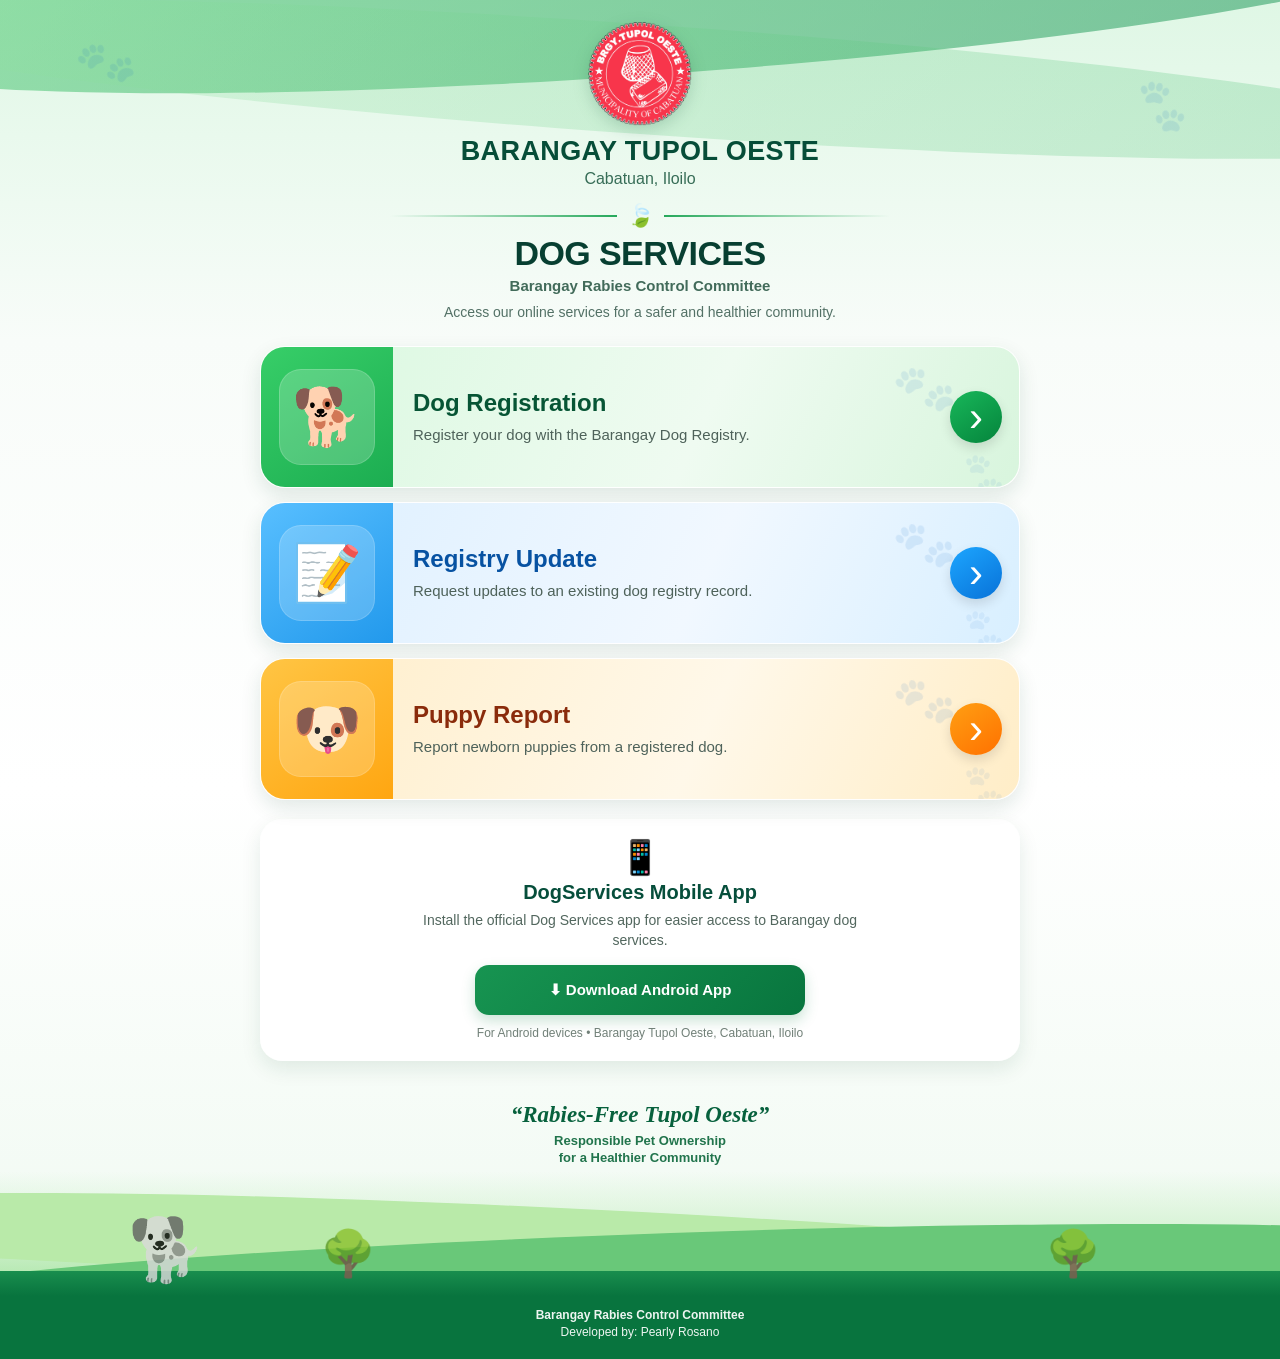
==== commit eb9e31b3: "Update index.html" ====
--- a/index.html
+++ b/index.html
@@ -1492,7 +1492,7 @@
 
       <br>
 
-      BRCC-DMS Dog Services
+      Developed by: Pearly Rosano
 
     </footer>
 
